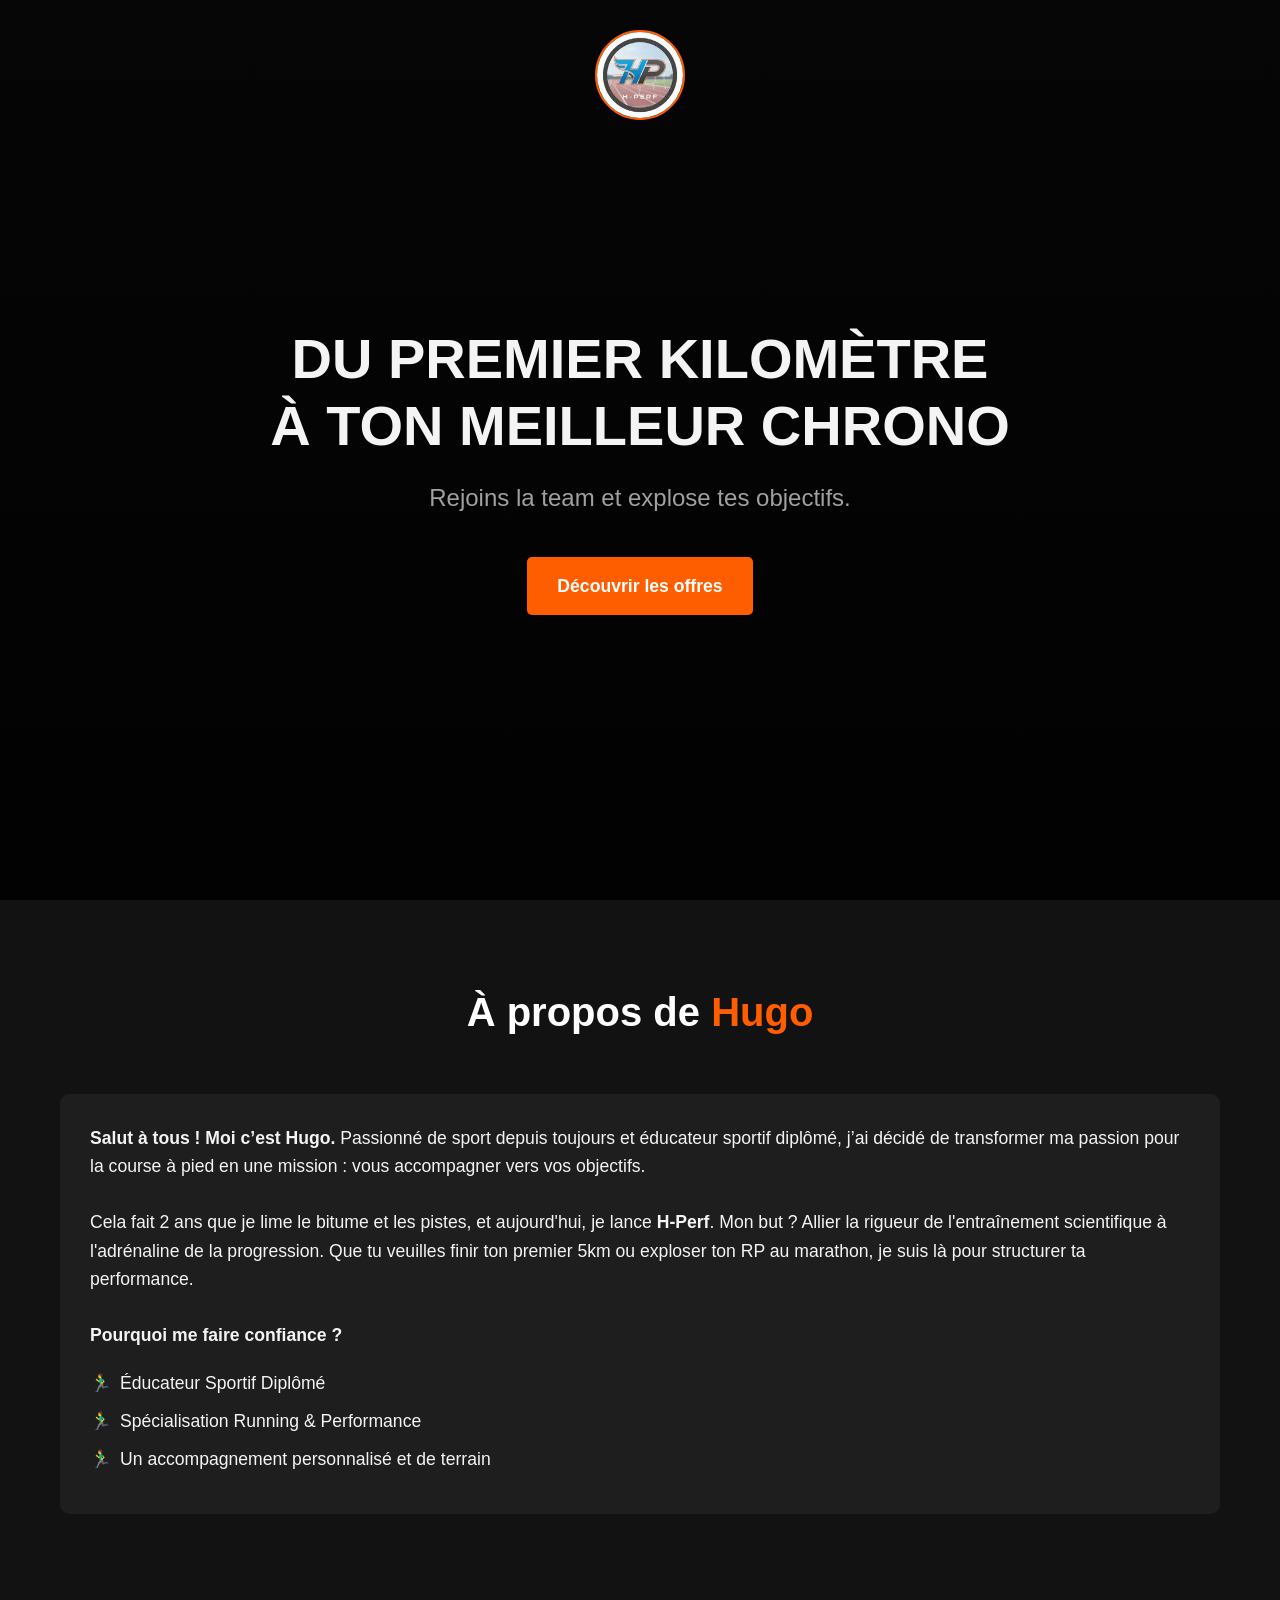
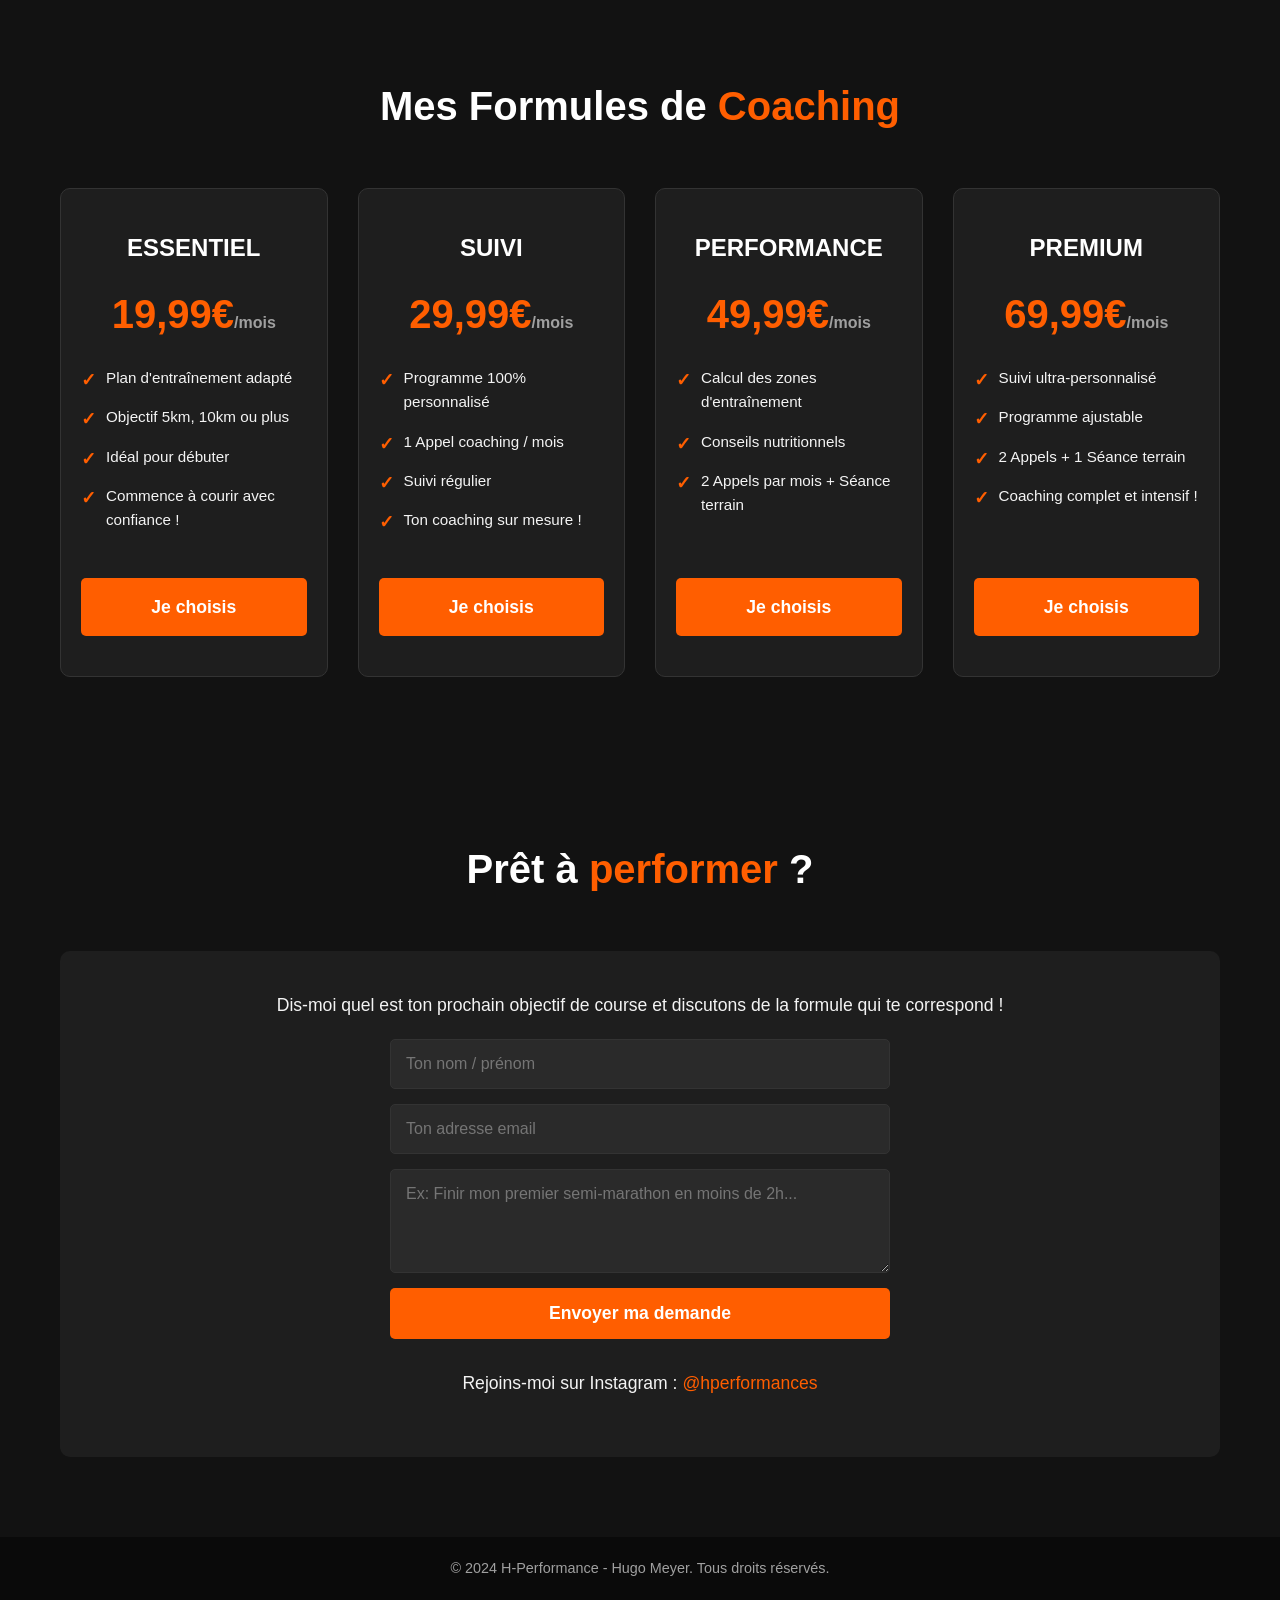
==== index.html @ 9bdeffe5 "Add files via upload 1er modif" ====
<!DOCTYPE html>
<html lang="fr">
<head>
    <meta charset="UTF-8">
    <meta name="viewport" content="width=device-width, initial-scale=1.0">
    <title>H-Performance | Coaching Course à Pied</title>
    <link rel="stylesheet" href="base.css">
</head>
<body>

    <header>
        <nav>
            <a href="#" class="logo-container">
                <img src="LogoHP.jpg" alt="H-Performance Logo" class="header-logo">
            </a>
        </nav>
        <h1 class="hero-title">Du premier kilomètre<br>à ton meilleur chrono</h1>
        <p class="hero-subtitle">Rejoins la team et explose tes objectifs.</p>
        <a href="#formules" class="btn">Découvrir les offres</a>
    </header>

    <section id="a-propos">
        <h2>À propos de <span>Hugo</span></h2>
        <div class="about-content">
            <div class="about-text">
                <p><strong>Salut à tous ! Moi c’est Hugo.</strong> Passionné de sport depuis toujours et éducateur sportif diplômé, j’ai décidé de transformer ma passion pour la course à pied en une mission : vous accompagner vers vos objectifs.</p>
                <br>
                <p>Cela fait 2 ans que je lime le bitume et les pistes, et aujourd'hui, je lance <strong>H-Perf</strong>. Mon but ? Allier la rigueur de l'entraînement scientifique à l'adrénaline de la progression. Que tu veuilles finir ton premier 5km ou exploser ton RP au marathon, je suis là pour structurer ta performance.</p>
                <br>
                <p><strong>Pourquoi me faire confiance ?</strong></p>
                <ul>
                    <li>Éducateur Sportif Diplômé</li>
                    <li>Spécialisation Running & Performance</li>
                    <li>Un accompagnement personnalisé et de terrain</li>
                </ul>
            </div>
        </div>
    </section>

    <section id="formules">
        <h2>Mes Formules de <span>Coaching</span></h2>
        <div class="pricing-grid">
            
            <div class="card">
                <h3>Essentiel</h3>
                <div class="price">19,99€<span>/mois</span></div>
                <ul>
                    <li>Plan d'entraînement adapté</li>
                    <li>Objectif 5km, 10km ou plus</li>
                    <li>Idéal pour débuter</li>
                    <li>Commence à courir avec confiance !</li>
                </ul>
                <a href="Essentiel.html" class="btn">Je choisis</a>
            </div>

            <div class="card">
                <h3>Suivi</h3>
                <div class="price">29,99€<span>/mois</span></div>
                <ul>
                    <li>Programme 100% personnalisé</li>
                    <li>1 Appel coaching / mois</li>
                    <li>Suivi régulier</li>
                    <li>Ton coaching sur mesure !</li>
                </ul>
                <a href="Suivi.html" class="btn">Je choisis</a>
            </div>

            <div class="card">
                <h3>Performance</h3>
                <div class="price">49,99€<span>/mois</span></div>
                <ul>
                    <li>Calcul des zones d'entraînement</li>
                    <li>Conseils nutritionnels</li>
                    <li>2 Appels par mois + Séance terrain</li>
                </ul>
                <a href="Performance.html" class="btn">Je choisis</a>
            </div>

            <div class="card">
                <h3>Premium</h3>
                <div class="price">69,99€<span>/mois</span></div>
                <ul>
                    <li>Suivi ultra-personnalisé</li>
                    <li>Programme ajustable</li>
                    <li>2 Appels + 1 Séance terrain</li>
                    <li>Coaching complet et intensif !</li>
                </ul>
                <a href="Premium.html" class="btn">Je choisis</a>
            </div>

        </div>
    </section>

    <section id="contact">
        <h2>Prêt à <span>performer</span> ?</h2>
        <div class="contact-container">
            <p>Dis-moi quel est ton prochain objectif de course et discutons de la formule qui te correspond !</p>
            
            <form action="https://formsubmit.co/meyerhugo@outlook.fr" method="POST">
                <input type="hidden" name="_subject" value="🔥 Nouvelle demande de coaching H-Performance !">
                <input type="hidden" name="_captcha" value="false">
                
                <input type="text" name="nom" placeholder="Ton nom / prénom" required>
                <input type="email" name="email" placeholder="Ton adresse email" required>
                <textarea name="objectif" rows="4" placeholder="Ex: Finir mon premier semi-marathon en moins de 2h..." required></textarea>
                <button type="submit" class="btn">Envoyer ma demande</button>
            </form>
            <p style="margin-top: 30px;">
                Rejoins-moi sur Instagram : <a href="https://www.instagram.com/hperformances/" target="_blank" rel="noopener">@hperformances</a>
            </p>
        </div>
    </section>

    <footer>
        <p>&copy; 2024 H-Performance - Hugo Meyer. Tous droits réservés.</p>
    </footer>

</body>
</html>
---- base.css ----
/* === VARIABLES & RESET === */
:root {
    --primary-color: #ff5e00;
    --bg-dark: #121212;
    --bg-card: #1e1e1e;
    --text-light: #f4f4f4;
    --text-muted: #a0a0a0;
}

* {
    margin: 0;
    padding: 0;
    box-sizing: border-box;
    font-family: 'Segoe UI', Tahoma, Geneva, Verdana, sans-serif;
}

/* Effet de défilement doux pour toute la page */
html {
    scroll-behavior: smooth;
}

body {
    background-color: var(--bg-dark);
    color: var(--text-light);
    line-height: 1.6;
}

a {
    text-decoration: none;
    color: var(--primary-color);
}

/* === HEADER & HERO === */
header {
    background: linear-gradient(rgba(0,0,0,0.7), rgba(0,0,0,0.9)), url('https://images.unsplash.com/photo-1461896836934-ffe607ba8211?ixlib=rb-4.0.3&auto=format&fit=crop&w=1920&q=80') center/cover;
    height: 100vh;
    display: flex;
    flex-direction: column;
    align-items: center;
    justify-content: center;
    text-align: center;
    padding: 0 20px;
}

nav {
    position: absolute;
    top: 0;
    width: 100%;
    padding: 20px 50px;
    display: flex;
    justify-content: center;
    align-items: center;
}

/* === LOGO IMAGE === */
.logo-container {
    display: flex;
    align-items: center;
    justify-content: center;
    padding: 10px;
}

.header-logo {
    height: 90px;
    width: auto;
    display: block;
    border-radius: 50%;
    border: 2px solid var(--primary-color);
}

.hero-title {
    font-size: clamp(2rem, 5vw, 3.5rem);
    text-transform: uppercase;
    margin-bottom: 20px;
    line-height: 1.2;
    margin-top: 40px;
}

.hero-subtitle {
    font-size: clamp(1.2rem, 3vw, 1.5rem);
    color: var(--text-muted);
    margin-bottom: 40px;
}

.btn {
    background-color: var(--primary-color);
    color: white;
    padding: 15px 30px;
    border-radius: 5px;
    font-size: 1.1rem;
    font-weight: bold;
    transition: background 0.3s;
    border: none;
    cursor: pointer;
    text-align: center;
    display: inline-block;
}

.btn:hover {
    background-color: #cc4b00;
}

/* === SECTIONS === */
section {
    padding: 80px 20px;
    max-width: 1200px;
    margin: 0 auto;
}

h2 {
    text-align: center;
    font-size: clamp(2rem, 4vw, 2.5rem);
    margin-bottom: 50px;
    color: white;
}

h2 span {
    color: var(--primary-color);
}

/* === A PROPOS === */
.about-content {
    display: flex;
    flex-direction: column;
    gap: 40px;
    align-items: center;
}

.about-text {
    width: 100%;
    font-size: 1.1rem;
    background-color: var(--bg-card);
    padding: 30px;
    border-radius: 10px;
}

.about-text ul {
    list-style-type: none;
    margin-top: 20px;
}

.about-text ul li {
    margin-bottom: 10px;
    padding-left: 30px;
    position: relative;
}

.about-text ul li::before {
    content: '🏃‍♂️';
    position: absolute;
    left: 0;
    top: 0;
}

/* === FORMULES (PRIX) === */
.pricing-grid {
    display: grid;
    grid-template-columns: repeat(auto-fit, minmax(250px, 1fr));
    gap: 30px;
    align-items: stretch;
}

.card {
    background-color: var(--bg-card);
    padding: 40px 20px;
    border-radius: 10px;
    text-align: center;
    border: 1px solid #333;
    transition: transform 0.3s, border-color 0.3s;
    
    /* FLEXBOX POUR ALIGNER LES BOUTONS EN BAS */
    display: flex;
    flex-direction: column;
    height: 100%; 
}

.card:hover {
    transform: translateY(-5px);
    border-color: var(--primary-color);
}

.card h3 {
    font-size: 1.5rem;
    margin-bottom: 15px;
    text-transform: uppercase;
    color: white;
}

.price {
    font-size: 2.5rem;
    font-weight: bold;
    color: var(--primary-color);
    margin-bottom: 20px;
}

.price span {
    font-size: 1rem;
    color: var(--text-muted);
}

.card ul {
    list-style: none;
    margin-bottom: 30px;
    text-align: left;
    flex-grow: 1; /* Pousse le bouton vers le bas */
}

.card ul li {
    margin-bottom: 15px;
    padding-left: 25px;
    position: relative;
    font-size: 0.95rem;
}

.card ul li::before {
    content: '✓';
    color: var(--primary-color);
    position: absolute;
    left: 0;
    font-weight: bold;
    font-size: 1.1rem;
}

.card .btn {
    margin-top: auto; /* Aligne le bouton tout en bas */
    width: 100%;
    display: block; 
}

/* === CONTACT === */
.contact-container {
    background-color: var(--bg-card);
    padding: 40px 20px;
    border-radius: 10px;
    text-align: center;
}

.contact-container p {
    margin-bottom: 20px;
    font-size: 1.1rem;
}

form {
    display: flex;
    flex-direction: column;
    gap: 15px;
    max-width: 500px;
    margin: 0 auto;
    width: 100%;
}

input, textarea {
    width: 100%;
    padding: 15px;
    border: 1px solid #333;
    border-radius: 5px;
    background-color: #2a2a2a;
    color: white;
    font-size: 1rem;
}

input:focus, textarea:focus {
    outline: none;
    border-color: var(--primary-color);
}

/* === FOOTER === */
footer {
    text-align: center;
    padding: 20px;
    background-color: #0a0a0a;
    color: var(--text-muted);
    font-size: 0.9rem;
}

/* === RESPONSIVE MOBILE === */
@media (max-width: 768px) {
    section {
        padding: 60px 15px;
    }
    .header-logo {
        height: 70px;
    }
    .pricing-grid {
        grid-template-columns: 1fr; 
        gap: 20px;
    }
}

/* === PAGES DE DÉTAILS DES FORMULES === */
.page-header {
    background-color: #0a0a0a;
    padding: 20px 50px;
    display: flex;
    align-items: center;
    justify-content: space-between;
    border-bottom: 2px solid var(--primary-color);
}

.back-link {
    color: white;
    font-weight: bold;
    display: flex;
    align-items: center;
    gap: 10px;
    transition: color 0.3s;
}

.back-link:hover {
    color: var(--primary-color);
}

.header-logo-small {
    height: 50px;
    border-radius: 50%;
}

.detail-content {
    background-color: var(--bg-card);
    padding: 40px;
    border-radius: 10px;
    margin-top: 30px;
}

.detail-content h3 {
    color: var(--primary-color);
    margin-top: 30px;
    margin-bottom: 15px;
    font-size: 1.5rem;
}

.detail-price {
    text-align: center;
    font-size: 2.5rem;
    font-weight: bold;
    color: var(--primary-color);
    margin-bottom: 20px;
}

.detail-price span {
    font-size: 1rem;
    color: var(--text-muted);
}

.detail-intro {
    text-align: center;
    font-size: 1.2rem;
    margin-bottom: 40px;
}

.detail-list {
    list-style-position: inside;
    margin-bottom: 20px;
    line-height: 1.8;
}

.detail-list li {
    margin-bottom: 10px;
}

.btn-center {
    text-align: center;
    margin-top: 50px;
}
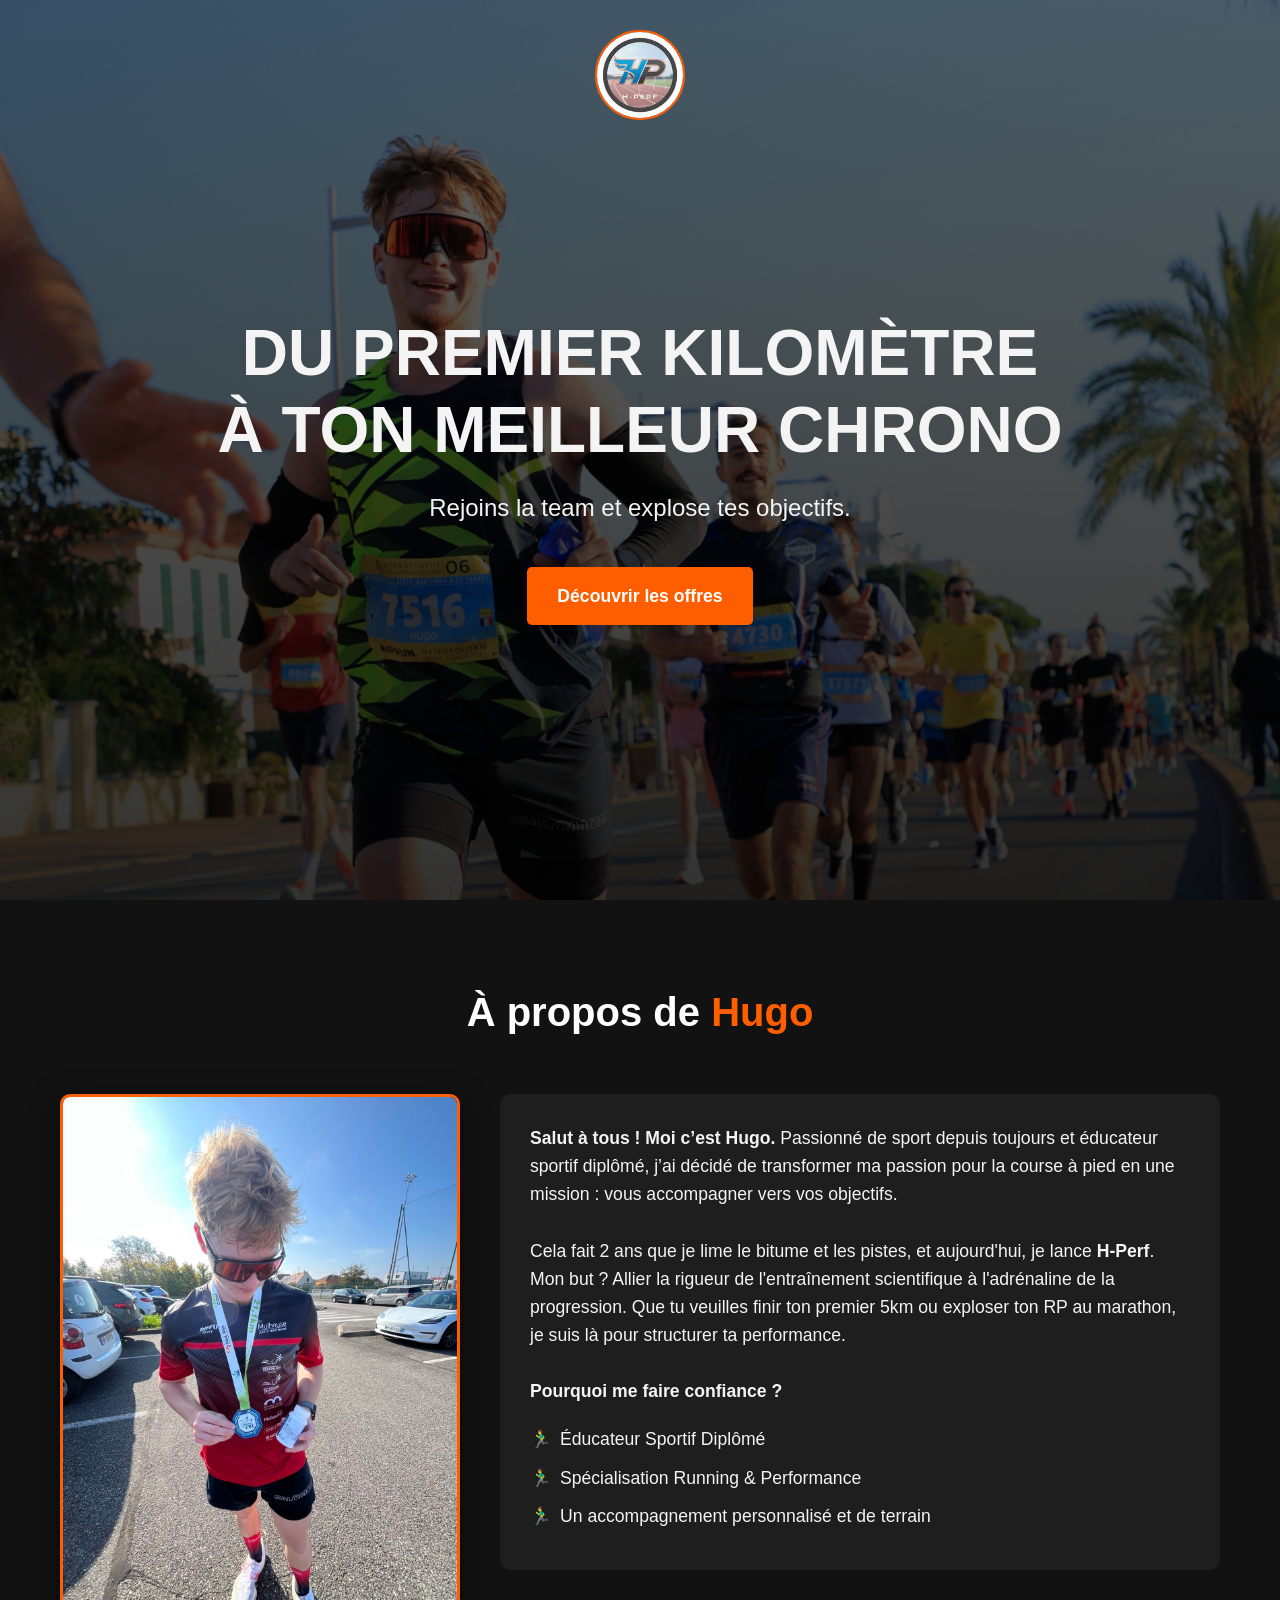
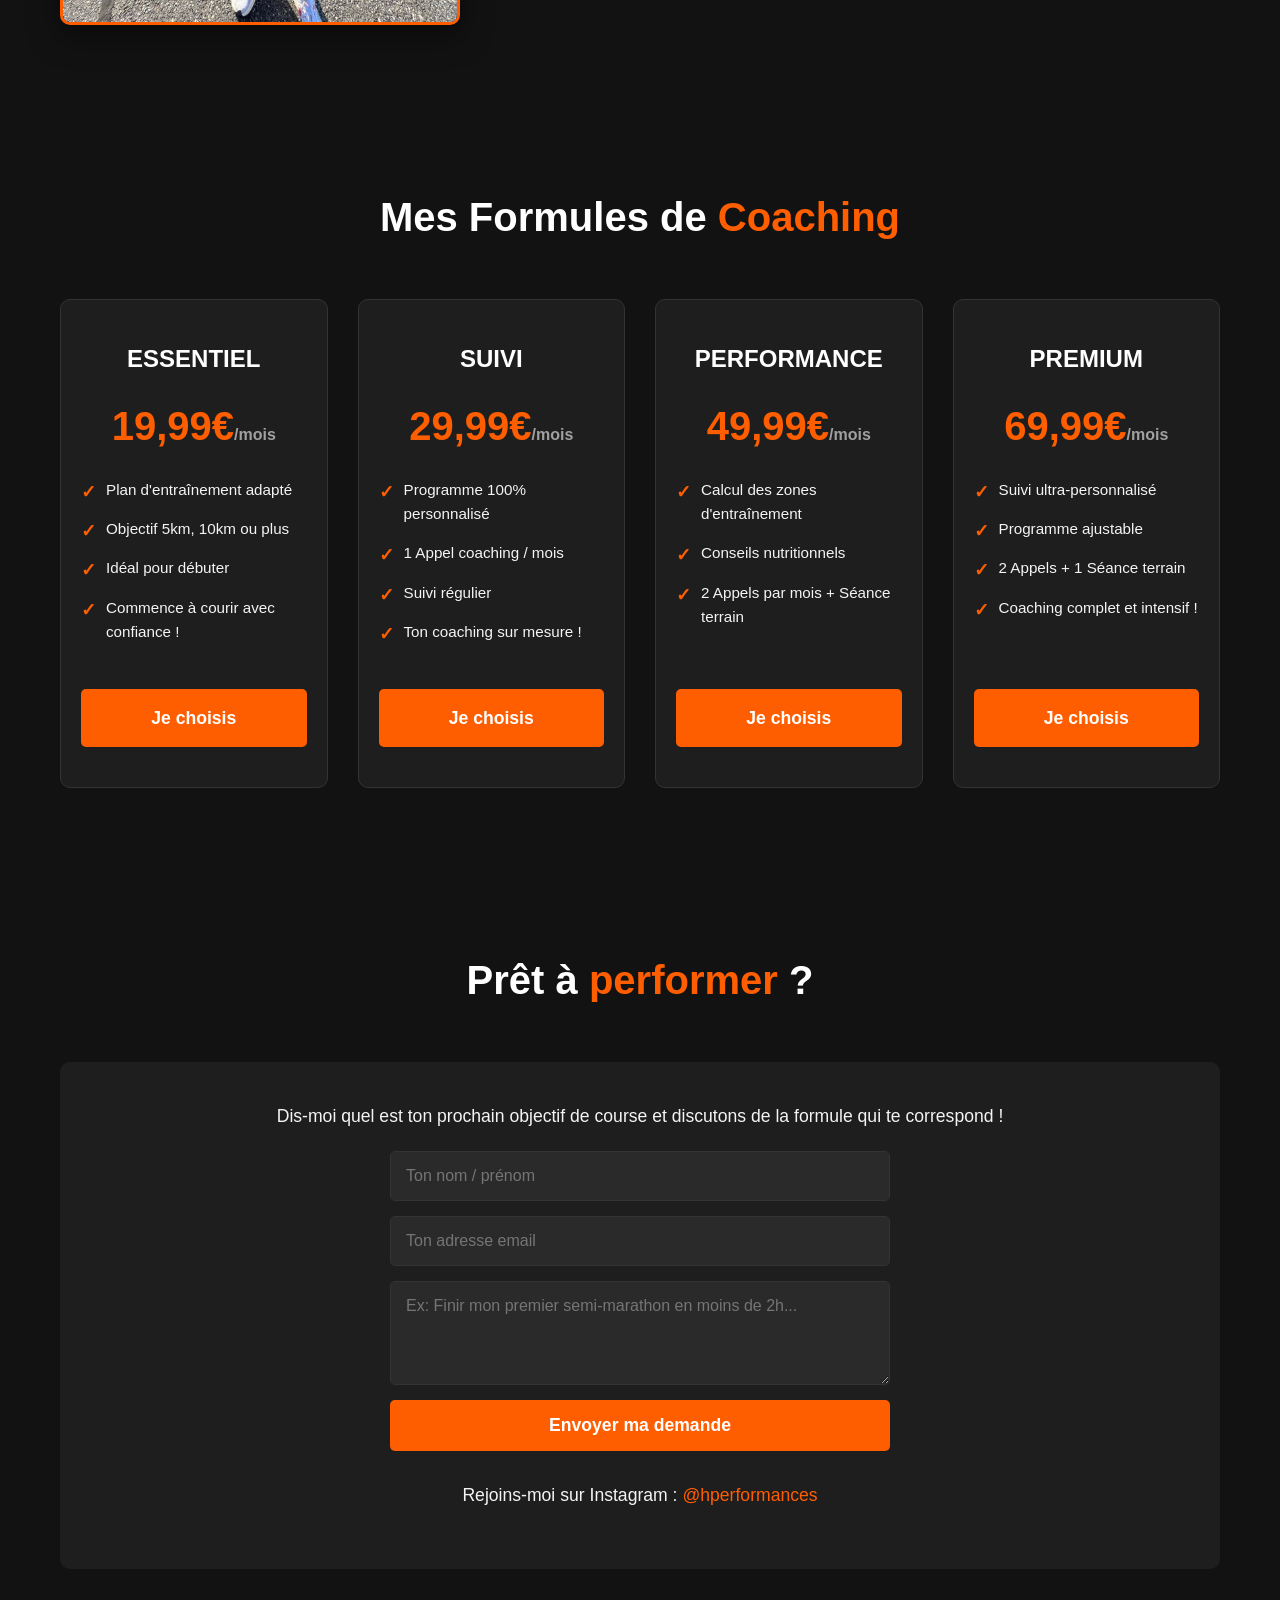
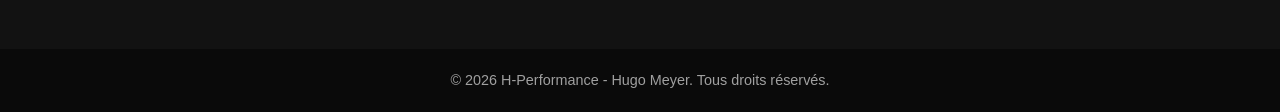
==== commit b5045fc3: "Add files via upload images" ====
--- a/index.html
+++ b/index.html
@@ -22,6 +22,9 @@
     <section id="a-propos">
         <h2>À propos de <span>Hugo</span></h2>
         <div class="about-content">
+            
+            <img src="image3.jpeg" alt="Hugo Meyer - Coach Sportif" class="about-image">
+
             <div class="about-text">
                 <p><strong>Salut à tous ! Moi c’est Hugo.</strong> Passionné de sport depuis toujours et éducateur sportif diplômé, j’ai décidé de transformer ma passion pour la course à pied en une mission : vous accompagner vers vos objectifs.</p>
                 <br>
@@ -34,6 +37,7 @@
                     <li>Un accompagnement personnalisé et de terrain</li>
                 </ul>
             </div>
+            
         </div>
     </section>
 
@@ -96,7 +100,7 @@
         <div class="contact-container">
             <p>Dis-moi quel est ton prochain objectif de course et discutons de la formule qui te correspond !</p>
             
-            <form action="https://formsubmit.co/meyerhugo@outlook.fr" method="POST">
+            <form action="https://formsubmit.co/adresse-de-hugo@email.com" method="POST">
                 <input type="hidden" name="_subject" value="🔥 Nouvelle demande de coaching H-Performance !">
                 <input type="hidden" name="_captcha" value="false">
                 
@@ -105,6 +109,7 @@
                 <textarea name="objectif" rows="4" placeholder="Ex: Finir mon premier semi-marathon en moins de 2h..." required></textarea>
                 <button type="submit" class="btn">Envoyer ma demande</button>
             </form>
+
             <p style="margin-top: 30px;">
                 Rejoins-moi sur Instagram : <a href="https://www.instagram.com/hperformances/" target="_blank" rel="noopener">@hperformances</a>
             </p>
@@ -112,7 +117,7 @@
     </section>
 
     <footer>
-        <p>&copy; 2024 H-Performance - Hugo Meyer. Tous droits réservés.</p>
+        <p>&copy; 2026 H-Performance - Hugo Meyer. Tous droits réservés.</p>
     </footer>
 
 </body>
--- a/base.css
+++ b/base.css
@@ -32,7 +32,8 @@
 
 /* === HEADER & HERO === */
 header {
-    background: linear-gradient(rgba(0,0,0,0.7), rgba(0,0,0,0.9)), url('https://images.unsplash.com/photo-1461896836934-ffe607ba8211?ixlib=rb-4.0.3&auto=format&fit=crop&w=1920&q=80') center/cover;
+    /* La magnifique photo du marathon en fond avec le dégradé pour lire le texte */
+    background: linear-gradient(rgba(0,0,0,0.6), rgba(0,0,0,0.8)), url('image1.jpg') center 25% / cover no-repeat;
     height: 100vh;
     display: flex;
     flex-direction: column;
@@ -69,16 +70,17 @@
 }
 
 .hero-title {
-    font-size: clamp(2rem, 5vw, 3.5rem);
+    font-size: clamp(2.5rem, 5vw, 4rem);
     text-transform: uppercase;
     margin-bottom: 20px;
     line-height: 1.2;
     margin-top: 40px;
+    font-weight: 800;
 }
 
 .hero-subtitle {
     font-size: clamp(1.2rem, 3vw, 1.5rem);
-    color: var(--text-muted);
+    color: var(--text-light);
     margin-bottom: 40px;
 }
 
@@ -132,6 +134,7 @@
     background-color: var(--bg-card);
     padding: 30px;
     border-radius: 10px;
+    flex: 1;
 }
 
 .about-text ul {
@@ -150,6 +153,24 @@
     position: absolute;
     left: 0;
     top: 0;
+}
+
+/* Style de la nouvelle image de Hugo */
+.about-image {
+    width: 100%;
+    max-width: 400px;
+    border-radius: 10px;
+    box-shadow: 0 10px 30px rgba(0,0,0,0.5);
+    border: 3px solid var(--primary-color);
+    object-fit: cover;
+}
+
+/* Responsive pour mettre l'image et le texte côte à côte sur PC */
+@media (min-width: 768px) {
+    .about-content {
+        flex-direction: row;
+        align-items: flex-start;
+    }
 }
 
 /* === FORMULES (PRIX) === */
@@ -167,8 +188,6 @@
     text-align: center;
     border: 1px solid #333;
     transition: transform 0.3s, border-color 0.3s;
-    
-    /* FLEXBOX POUR ALIGNER LES BOUTONS EN BAS */
     display: flex;
     flex-direction: column;
     height: 100%; 
@@ -202,7 +221,7 @@
     list-style: none;
     margin-bottom: 30px;
     text-align: left;
-    flex-grow: 1; /* Pousse le bouton vers le bas */
+    flex-grow: 1;
 }
 
 .card ul li {
@@ -222,7 +241,7 @@
 }
 
 .card .btn {
-    margin-top: auto; /* Aligne le bouton tout en bas */
+    margin-top: auto; 
     width: 100%;
     display: block; 
 }
